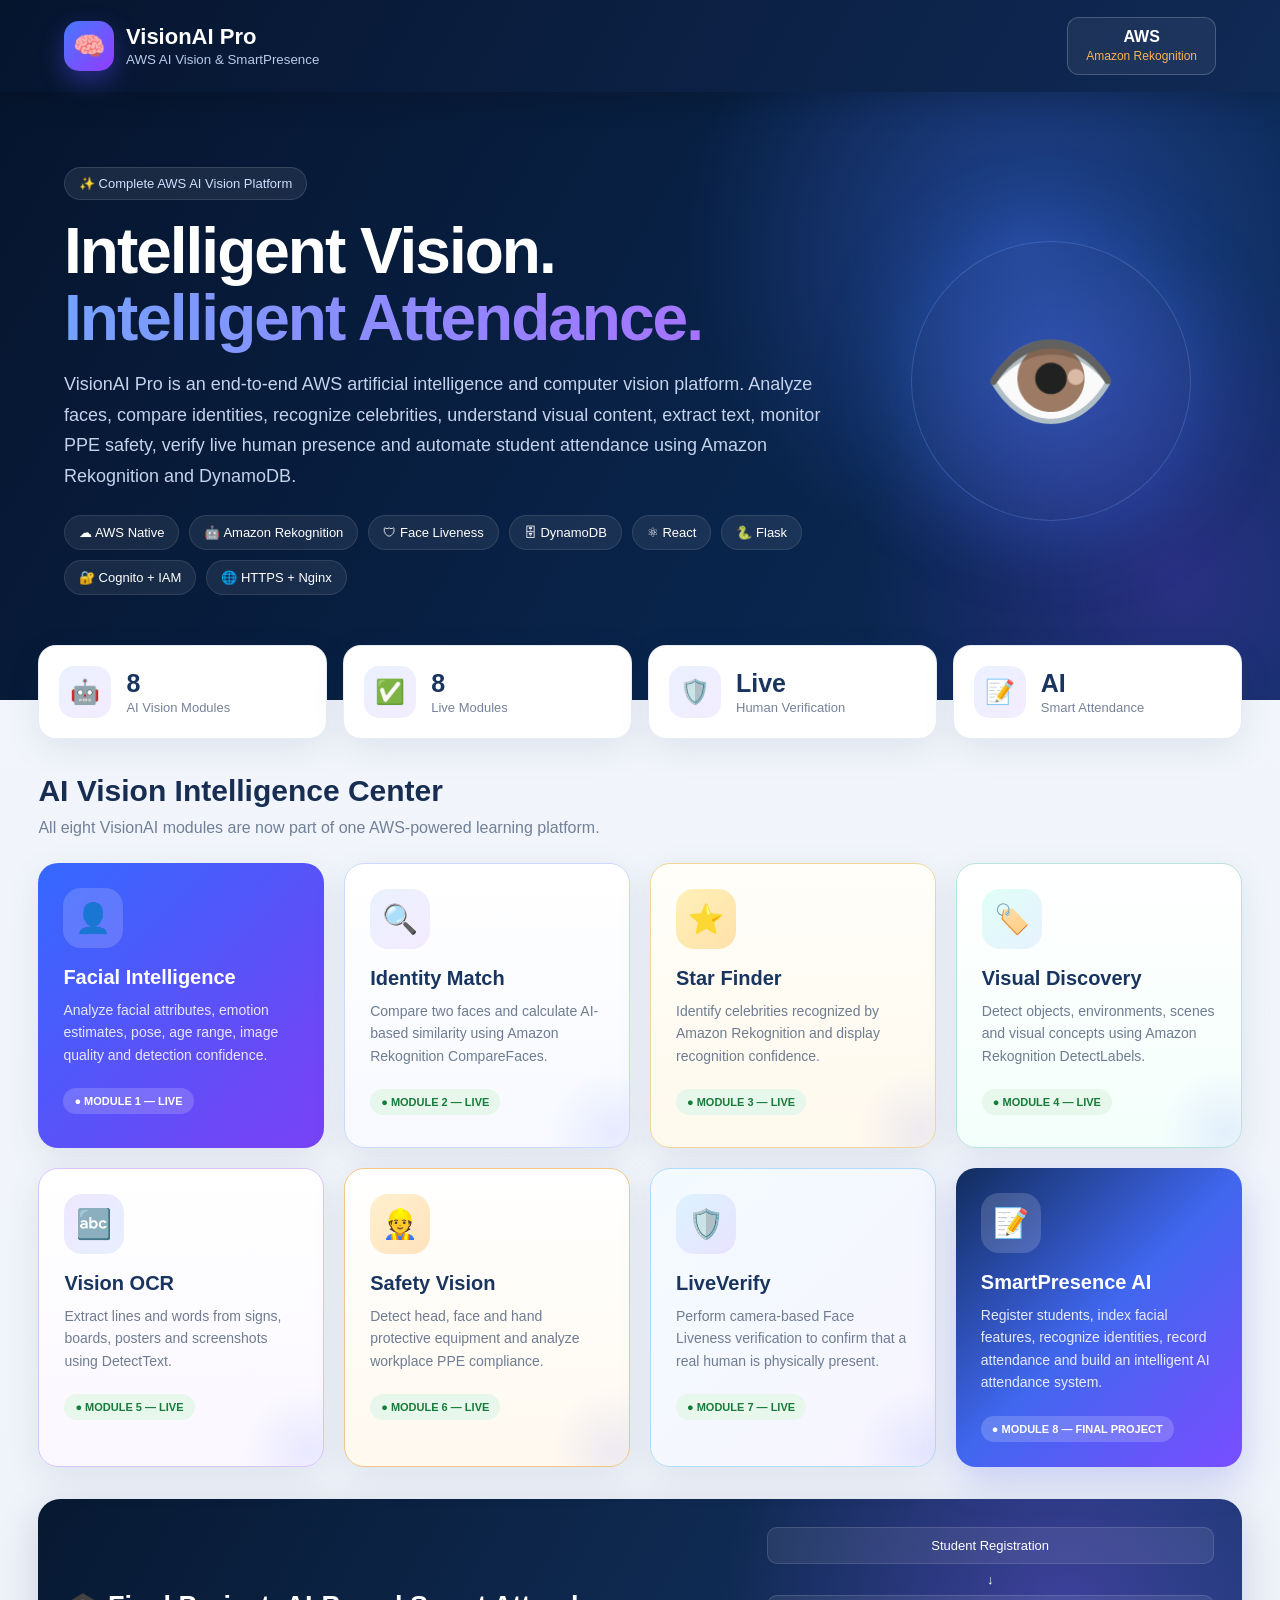
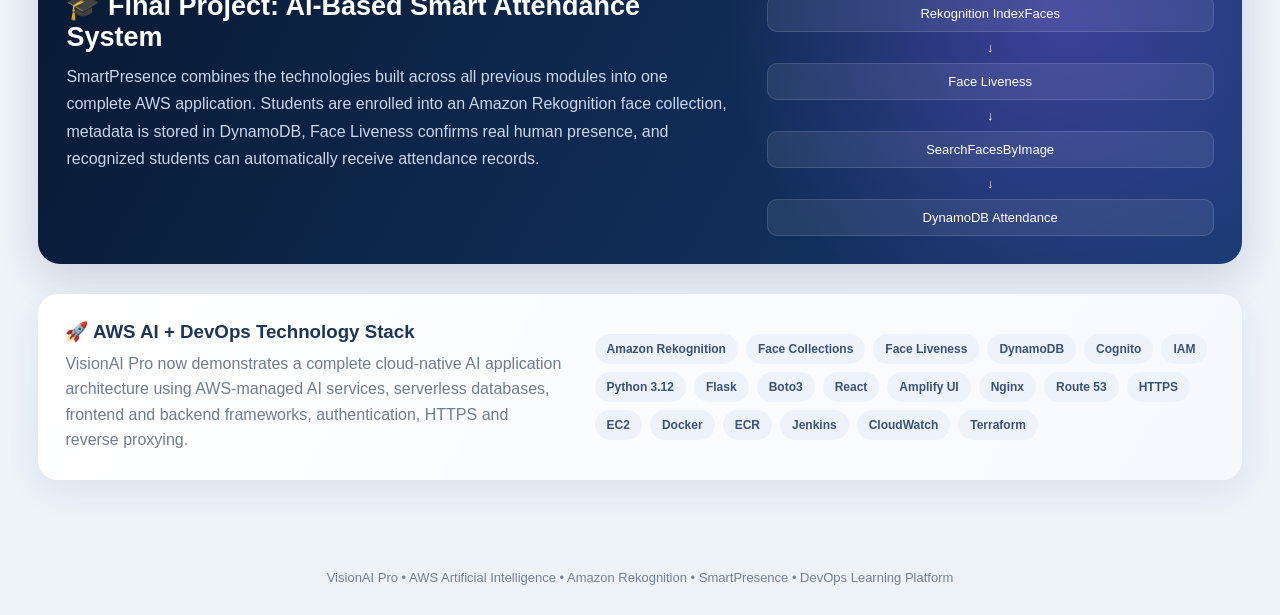
==== templates/index.html @ c4a93978 "Initial commit" ====
<!DOCTYPE html>
<html lang="en">

<head>

<meta charset="UTF-8">

<meta
    name="viewport"
    content="width=device-width, initial-scale=1.0"
>

<title>
    VisionAI Pro | AWS AI Vision Platform
</title>

<style>

* {
    box-sizing: border-box;
}

html {
    scroll-behavior: smooth;
}

body {

    margin: 0;

    font-family:
        "Segoe UI",
        Arial,
        sans-serif;

    background:
        linear-gradient(
            180deg,
            #f4f7fc 0%,
            #edf2f9 100%
        );

    color: #172033;
}

.navbar {

    position: sticky;

    top: 0;

    z-index: 1000;

    background:
        linear-gradient(
            120deg,
            #06152e,
            #102a56
        );

    color: white;

    padding:
        17px 5%;

    display: flex;

    justify-content:
        space-between;

    align-items: center;

    box-shadow:
        0 8px 30px
        rgba(0,0,0,.18);
}

.brand {

    display: flex;

    align-items: center;

    gap: 12px;
}

.brand-icon {

    width: 50px;

    height: 50px;

    border-radius: 15px;

    display: flex;

    align-items: center;

    justify-content: center;

    font-size: 26px;

    background:
        linear-gradient(
            135deg,
            #4778ff,
            #923cff
        );

    box-shadow:
        0 10px 25px
        rgba(86,76,255,.4);
}

.brand h2 {

    margin: 0;

    font-size: 22px;
}

.brand small {

    color: #b8cae9;
}

.aws-badge {

    padding:
        10px 18px;

    border:
        1px solid
        rgba(255,255,255,.2);

    border-radius: 12px;

    background:
        rgba(255,255,255,.06);

    text-align: center;
}

.aws-badge strong {

    display: block;
}

.aws-badge span {

    font-size: 12px;

    color: #ffb44c;
}

.hero {

    padding:
        75px 5%
        105px;

    color: white;

    background:

        radial-gradient(
            circle at 80% 25%,
            rgba(74,118,255,.38),
            transparent 30%
        ),

        radial-gradient(
            circle at 92% 80%,
            rgba(128,65,255,.26),
            transparent 25%
        ),

        linear-gradient(
            120deg,
            #06152e,
            #0b2d5c
        );
}

.hero-inner {

    max-width: 1450px;

    margin: auto;

    display: grid;

    grid-template-columns:
        1.4fr
        .6fr;

    gap: 50px;

    align-items: center;
}

.hero-label {

    display: inline-block;

    padding:
        8px 14px;

    border-radius: 30px;

    background:
        rgba(255,255,255,.08);

    border:
        1px solid
        rgba(255,255,255,.12);

    color: #cfe0ff;

    font-size: 13px;

    margin-bottom: 18px;
}

.hero h1 {

    margin:
        0 0 18px;

    font-size:
        clamp(
            43px,
            5vw,
            70px
        );

    line-height: 1.04;

    letter-spacing: -2px;
}

.hero h1 span {

    background:
        linear-gradient(
            90deg,
            #75a2ff,
            #a574ff
        );

    -webkit-background-clip:
        text;

    background-clip:
        text;

    color: transparent;
}

.hero p {

    max-width: 880px;

    color: #c4d3ec;

    font-size: 18px;

    line-height: 1.7;
}

.hero-tags {

    display: flex;

    flex-wrap: wrap;

    gap: 10px;

    margin-top: 24px;
}

.hero-tag {

    padding:
        9px 14px;

    border-radius: 30px;

    background:
        rgba(255,255,255,.07);

    border:
        1px solid
        rgba(255,255,255,.10);

    font-size: 13px;
}

.hero-visual {

    display: flex;

    justify-content: center;

    align-items: center;
}

.hero-ai-circle {

    width: 280px;

    height: 280px;

    border-radius: 50%;

    display: flex;

    justify-content: center;

    align-items: center;

    font-size: 110px;

    background:

        radial-gradient(
            circle,
            rgba(83,120,255,.38),
            rgba(32,65,128,.12)
        );

    border:
        1px solid
        rgba(124,160,255,.28);

    box-shadow:
        0 0 90px
        rgba(65,119,255,.36);

    animation:
        floating
        4s
        ease-in-out
        infinite;
}

@keyframes floating {

    0%,
    100% {

        transform:
            translateY(0);
    }

    50% {

        transform:
            translateY(-12px);
    }
}

.main-container {

    width: 94%;

    max-width: 1450px;

    margin:
        -55px auto
        60px;
}

.stats {

    display: grid;

    grid-template-columns:
        repeat(
            4,
            1fr
        );

    gap: 16px;

    margin-bottom: 35px;
}

.stat-card {

    background: white;

    border-radius: 18px;

    padding: 20px;

    display: flex;

    align-items: center;

    gap: 15px;

    box-shadow:
        0 10px 35px
        rgba(31,56,97,.09);

    border:
        1px solid
        rgba(230,235,244,.9);
}

.stat-icon {

    width: 52px;

    height: 52px;

    border-radius: 15px;

    display: flex;

    justify-content: center;

    align-items: center;

    font-size: 24px;

    background:
        linear-gradient(
            135deg,
            #eaf1ff,
            #f3ecff
        );
}

.stat-content h3 {

    margin: 0;

    font-size: 25px;

    color: #19345f;
}

.stat-content span {

    color: #768299;

    font-size: 13px;
}

.section-heading {

    margin:
        35px 0
        22px;
}

.section-heading h2 {

    margin:
        0 0 7px;

    font-size: 30px;

    color: #172d52;
}

.section-heading p {

    margin: 0;

    color: #718097;

    line-height: 1.6;
}

.feature-grid {

    display: grid;

    grid-template-columns:
        repeat(
            4,
            1fr
        );

    gap: 20px;
}

.feature-card {

    min-height: 285px;

    position: relative;

    background: white;

    border-radius: 20px;

    padding: 25px;

    text-decoration: none;

    color: #172033;

    overflow: hidden;

    box-shadow:
        0 10px 35px
        rgba(31,56,97,.09);

    border:
        1px solid
        rgba(224,230,240,.9);

    transition:
        transform .25s,
        box-shadow .25s,
        border-color .25s;
}

.feature-card::after {

    content: "";

    position: absolute;

    width: 130px;

    height: 130px;

    border-radius: 50%;

    right: -50px;

    bottom: -50px;

    background:
        radial-gradient(
            circle,
            rgba(80,100,255,.10),
            transparent 70%
        );
}

a.feature-card:hover {

    transform:
        translateY(-7px);

    box-shadow:
        0 18px 42px
        rgba(30,65,120,.16);
}

.feature-icon {

    width: 60px;

    height: 60px;

    border-radius: 18px;

    display: flex;

    justify-content: center;

    align-items: center;

    font-size: 29px;

    margin-bottom: 18px;

    background:
        linear-gradient(
            135deg,
            #eaf1ff,
            #f4ebff
        );
}

.feature-card h3 {

    margin:
        0 0 10px;

    font-size: 20px;

    color: #18345f;
}

.feature-card p {

    margin:
        0 0 22px;

    color: #6f7c91;

    line-height: 1.6;

    font-size: 14px;
}

.module-tag {

    display: inline-block;

    padding:
        7px 11px;

    border-radius: 30px;

    font-size: 11px;

    font-weight: 800;
}

.module-tag.ready {

    background: #e7f7ec;

    color: #177b39;
}

.facial {

    color: white;

    background:
        linear-gradient(
            135deg,
            #3468ff,
            #7b3ff4
        );

    border: none;
}

.facial h3 {

    color: white;
}

.facial p {

    color:
        rgba(
            255,
            255,
            255,
            .86
        );
}

.facial .feature-icon {

    background:
        rgba(255,255,255,.16);
}

.facial .module-tag {

    background:
        rgba(255,255,255,.17);

    color: white;
}

.identity {

    border-color: #cbd8ff;

    background:
        linear-gradient(
            180deg,
            #ffffff,
            #f7f9ff
        );
}

.celebrity {

    border-color: #efd69b;

    background:
        linear-gradient(
            180deg,
            #fffef9,
            #fff9ed
        );
}

.celebrity .feature-icon {

    background:
        linear-gradient(
            135deg,
            #fff1b7,
            #ffe0aa
        );
}

.discovery {

    border-color: #b9e4db;

    background:
        linear-gradient(
            180deg,
            #ffffff,
            #f3fffb
        );
}

.discovery .feature-icon {

    background:
        linear-gradient(
            135deg,
            #dffff6,
            #e7f1ff
        );
}

.ocr {

    border-color: #d7c5ff;

    background:
        linear-gradient(
            180deg,
            #ffffff,
            #faf7ff
        );
}

.ocr .feature-icon {

    background:
        linear-gradient(
            135deg,
            #eee7ff,
            #e7efff
        );
}

.safety {

    border-color: #f0c787;

    background:
        linear-gradient(
            180deg,
            #ffffff,
            #fff9ef
        );
}

.safety .feature-icon {

    background:
        linear-gradient(
            135deg,
            #fff0ce,
            #ffe2bd
        );
}

.liveness {

    border-color: #afdcff;

    background:
        linear-gradient(
            135deg,
            #f3fbff,
            #f7f4ff
        );
}

.liveness .feature-icon {

    background:
        linear-gradient(
            135deg,
            #dcf3ff,
            #e9e2ff
        );
}

.smartpresence {

    border: none;

    background:
        linear-gradient(
            135deg,
            #112c5c,
            #4167ef,
            #7c4cff
        );

    color: white;

    box-shadow:
        0 14px 38px
        rgba(67,79,220,.24);
}

.smartpresence h3 {

    color: white;
}

.smartpresence p {

    color:
        rgba(
            255,
            255,
            255,
            .88
        );
}

.smartpresence .feature-icon {

    background:
        rgba(255,255,255,.16);

    color: white;
}

.smartpresence .module-tag {

    background:
        rgba(255,255,255,.18);

    color: white;
}

.final-project {

    margin-top: 32px;

    padding: 28px;

    border-radius: 22px;

    color: white;

    display: grid;

    grid-template-columns:
        1.5fr
        1fr;

    gap: 30px;

    align-items: center;

    background:

        radial-gradient(
            circle at 85% 30%,
            rgba(135,91,255,.36),
            transparent 32%
        ),

        linear-gradient(
            120deg,
            #071932,
            #173a70
        );

    box-shadow:
        0 12px 40px
        rgba(25,53,101,.18);
}

.final-project h2 {

    margin:
        0 0 10px;

    font-size: 27px;
}

.final-project p {

    color: #c8d7ed;

    line-height: 1.7;

    margin: 0;
}

.flow {

    display: flex;

    flex-direction: column;

    gap: 8px;

    text-align: center;

    font-size: 13px;
}

.flow-box {

    padding:
        10px 14px;

    border-radius: 10px;

    background:
        rgba(255,255,255,.08);

    border:
        1px solid
        rgba(255,255,255,.12);
}

.platform-info {

    margin-top: 30px;

    background:
        linear-gradient(
            120deg,
            #ffffff,
            #f6f9ff
        );

    border-radius: 20px;

    padding: 27px;

    display: grid;

    grid-template-columns:
        1fr
        auto;

    gap: 30px;

    align-items: center;

    box-shadow:
        0 10px 35px
        rgba(31,56,97,.08);
}

.platform-info h3 {

    margin:
        0 0 8px;

    color: #1d355c;
}

.platform-info p {

    margin: 0;

    color: #6f7c91;

    line-height: 1.6;
}

.platform-tech {

    display: flex;

    flex-wrap: wrap;

    gap: 8px;

    max-width: 620px;
}

.tech-badge {

    padding:
        8px 12px;

    border-radius: 20px;

    background: #eef3fb;

    color: #395276;

    font-size: 12px;

    font-weight: 600;
}

.footer {

    text-align: center;

    padding:
        30px 20px;

    color: #748095;

    font-size: 13px;
}

@media(max-width:1150px) {

    .feature-grid {

        grid-template-columns:
            repeat(
                2,
                1fr
            );
    }

    .stats {

        grid-template-columns:
            repeat(
                2,
                1fr
            );
    }

    .final-project {

        grid-template-columns:
            1fr;
    }
}

@media(max-width:750px) {

    .hero-inner {

        grid-template-columns:
            1fr;
    }

    .hero-visual {

        display: none;
    }

    .feature-grid {

        grid-template-columns:
            1fr;
    }

    .stats {

        grid-template-columns:
            1fr;
    }

    .platform-info {

        grid-template-columns:
            1fr;
    }

    .aws-badge {

        display: none;
    }
}

</style>

</head>

<body>

<header class="navbar">

<div class="brand">

    <div class="brand-icon">
        🧠
    </div>

    <div>

        <h2>
            VisionAI Pro
        </h2>

        <small>
            AWS AI Vision & SmartPresence
        </small>

    </div>

</div>

<div class="aws-badge">

    <strong>
        AWS
    </strong>

    <span>
        Amazon Rekognition
    </span>

</div>

</header>

<section class="hero">

<div class="hero-inner">

<div>

<span class="hero-label">

    ✨ Complete AWS AI Vision Platform

</span>

<h1>

    Intelligent Vision.

    <br>

    <span>
        Intelligent Attendance.
    </span>

</h1>

<p>

    VisionAI Pro is an end-to-end AWS artificial
    intelligence and computer vision platform.

    Analyze faces, compare identities, recognize
    celebrities, understand visual content,
    extract text, monitor PPE safety, verify
    live human presence and automate student
    attendance using Amazon Rekognition and
    DynamoDB.

</p>

<div class="hero-tags">

<span class="hero-tag">
    ☁ AWS Native
</span>

<span class="hero-tag">
    🤖 Amazon Rekognition
</span>

<span class="hero-tag">
    🛡 Face Liveness
</span>

<span class="hero-tag">
    🗄 DynamoDB
</span>

<span class="hero-tag">
    ⚛ React
</span>

<span class="hero-tag">
    🐍 Flask
</span>

<span class="hero-tag">
    🔐 Cognito + IAM
</span>

<span class="hero-tag">
    🌐 HTTPS + Nginx
</span>

</div>

</div>

<div class="hero-visual">

    <div class="hero-ai-circle">
        👁️
    </div>

</div>

</div>

</section>

<main class="main-container">

<section class="stats">

<div class="stat-card">

    <div class="stat-icon">
        🤖
    </div>

    <div class="stat-content">

        <h3>
            8
        </h3>

        <span>
            AI Vision Modules
        </span>

    </div>

</div>

<div class="stat-card">

    <div class="stat-icon">
        ✅
    </div>

    <div class="stat-content">

        <h3>
            8
        </h3>

        <span>
            Live Modules
        </span>

    </div>

</div>

<div class="stat-card">

    <div class="stat-icon">
        🛡️
    </div>

    <div class="stat-content">

        <h3>
            Live
        </h3>

        <span>
            Human Verification
        </span>

    </div>

</div>

<div class="stat-card">

    <div class="stat-icon">
        📝
    </div>

    <div class="stat-content">

        <h3>
            AI
        </h3>

        <span>
            Smart Attendance
        </span>

    </div>

</div>

</section>

<section class="section-heading">

<h2>
    AI Vision Intelligence Center
</h2>

<p>

    All eight VisionAI modules are now part
    of one AWS-powered learning platform.

</p>

</section>

<section class="feature-grid">

<a
    class="feature-card facial"
    href="/facial-analysis"
>

<div class="feature-icon">
    👤
</div>

<h3>
    Facial Intelligence
</h3>

<p>

    Analyze facial attributes,
    emotion estimates, pose,
    age range, image quality
    and detection confidence.

</p>

<span class="module-tag ready">

    ● MODULE 1 — LIVE

</span>

</a>

<a
    class="feature-card identity"
    href="/face-comparison"
>

<div class="feature-icon">
    🔍
</div>

<h3>
    Identity Match
</h3>

<p>

    Compare two faces and calculate
    AI-based similarity using Amazon
    Rekognition CompareFaces.

</p>

<span class="module-tag ready">

    ● MODULE 2 — LIVE

</span>

</a>

<a
    class="feature-card celebrity"
    href="/celebrity-recognition"
>

<div class="feature-icon">
    ⭐
</div>

<h3>
    Star Finder
</h3>

<p>

    Identify celebrities recognized by
    Amazon Rekognition and display
    recognition confidence.

</p>

<span class="module-tag ready">

    ● MODULE 3 — LIVE

</span>

</a>

<a
    class="feature-card discovery"
    href="/label-detection"
>

<div class="feature-icon">
    🏷️
</div>

<h3>
    Visual Discovery
</h3>

<p>

    Detect objects, environments,
    scenes and visual concepts using
    Amazon Rekognition DetectLabels.

</p>

<span class="module-tag ready">

    ● MODULE 4 — LIVE

</span>

</a>

<a
    class="feature-card ocr"
    href="/text-detection"
>

<div class="feature-icon">
    🔤
</div>

<h3>
    Vision OCR
</h3>

<p>

    Extract lines and words from
    signs, boards, posters and
    screenshots using DetectText.

</p>

<span class="module-tag ready">

    ● MODULE 5 — LIVE

</span>

</a>

<a
    class="feature-card safety"
    href="/ppe-detection"
>

<div class="feature-icon">
    👷
</div>

<h3>
    Safety Vision
</h3>

<p>

    Detect head, face and hand
    protective equipment and analyze
    workplace PPE compliance.

</p>

<span class="module-tag ready">

    ● MODULE 6 — LIVE

</span>

</a>

<a
    class="feature-card liveness"
    href="/face-liveness"
>

<div class="feature-icon">
    🛡️
</div>

<h3>
    LiveVerify
</h3>

<p>

    Perform camera-based Face Liveness
    verification to confirm that a real
    human is physically present.

</p>

<span class="module-tag ready">

    ● MODULE 7 — LIVE

</span>

</a>

<a
    class="feature-card smartpresence"
    href="/smart-presence"
>

<div class="feature-icon">
    📝
</div>

<h3>
    SmartPresence AI
</h3>

<p>

    Register students, index facial
    features, recognize identities,
    record attendance and build an
    intelligent AI attendance system.

</p>

<span class="module-tag ready">

    ● MODULE 8 — FINAL PROJECT

</span>

</a>

</section>

<section class="final-project">

<div>

<h2>

    🎓 Final Project:
    AI-Based Smart Attendance System

</h2>

<p>

    SmartPresence combines the technologies
    built across all previous modules into
    one complete AWS application.

    Students are enrolled into an Amazon
    Rekognition face collection, metadata is
    stored in DynamoDB, Face Liveness confirms
    real human presence, and recognized students
    can automatically receive attendance records.

</p>

</div>

<div class="flow">

<div class="flow-box">
    Student Registration
</div>

<div>
    ↓
</div>

<div class="flow-box">
    Rekognition IndexFaces
</div>

<div>
    ↓
</div>

<div class="flow-box">
    Face Liveness
</div>

<div>
    ↓
</div>

<div class="flow-box">
    SearchFacesByImage
</div>

<div>
    ↓
</div>

<div class="flow-box">
    DynamoDB Attendance
</div>

</div>

</section>

<section class="platform-info">

<div>

<h3>

    🚀 AWS AI + DevOps Technology Stack

</h3>

<p>

    VisionAI Pro now demonstrates a complete
    cloud-native AI application architecture
    using AWS-managed AI services, serverless
    databases, frontend and backend frameworks,
    authentication, HTTPS and reverse proxying.

</p>

</div>

<div class="platform-tech">

<span class="tech-badge">
    Amazon Rekognition
</span>

<span class="tech-badge">
    Face Collections
</span>

<span class="tech-badge">
    Face Liveness
</span>

<span class="tech-badge">
    DynamoDB
</span>

<span class="tech-badge">
    Cognito
</span>

<span class="tech-badge">
    IAM
</span>

<span class="tech-badge">
    Python 3.12
</span>

<span class="tech-badge">
    Flask
</span>

<span class="tech-badge">
    Boto3
</span>

<span class="tech-badge">
    React
</span>

<span class="tech-badge">
    Amplify UI
</span>

<span class="tech-badge">
    Nginx
</span>

<span class="tech-badge">
    Route 53
</span>

<span class="tech-badge">
    HTTPS
</span>

<span class="tech-badge">
    EC2
</span>

<span class="tech-badge">
    Docker
</span>

<span class="tech-badge">
    ECR
</span>

<span class="tech-badge">
    Jenkins
</span>

<span class="tech-badge">
    CloudWatch
</span>

<span class="tech-badge">
    Terraform
</span>

</div>

</section>

</main>

<footer class="footer">

    VisionAI Pro
    • AWS Artificial Intelligence
    • Amazon Rekognition
    • SmartPresence
    • DevOps Learning Platform

</footer>

</body>

</html>
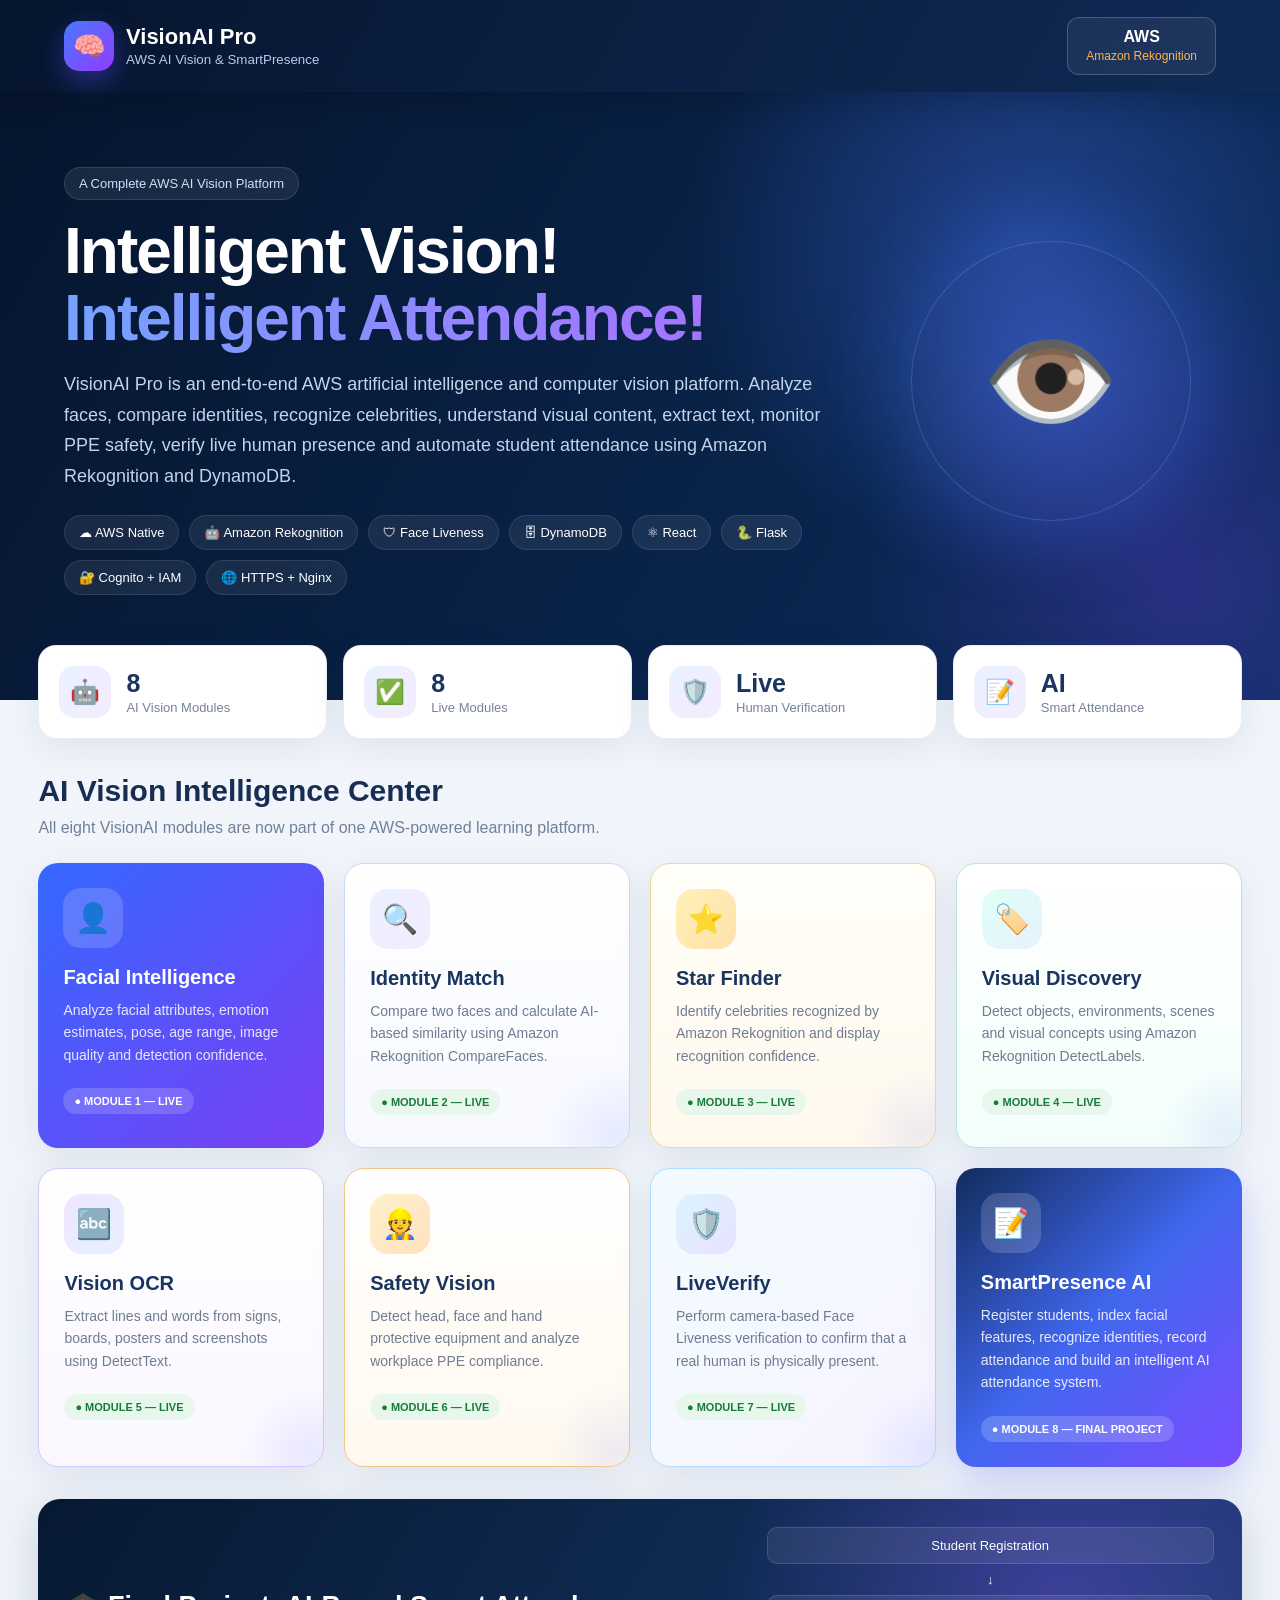
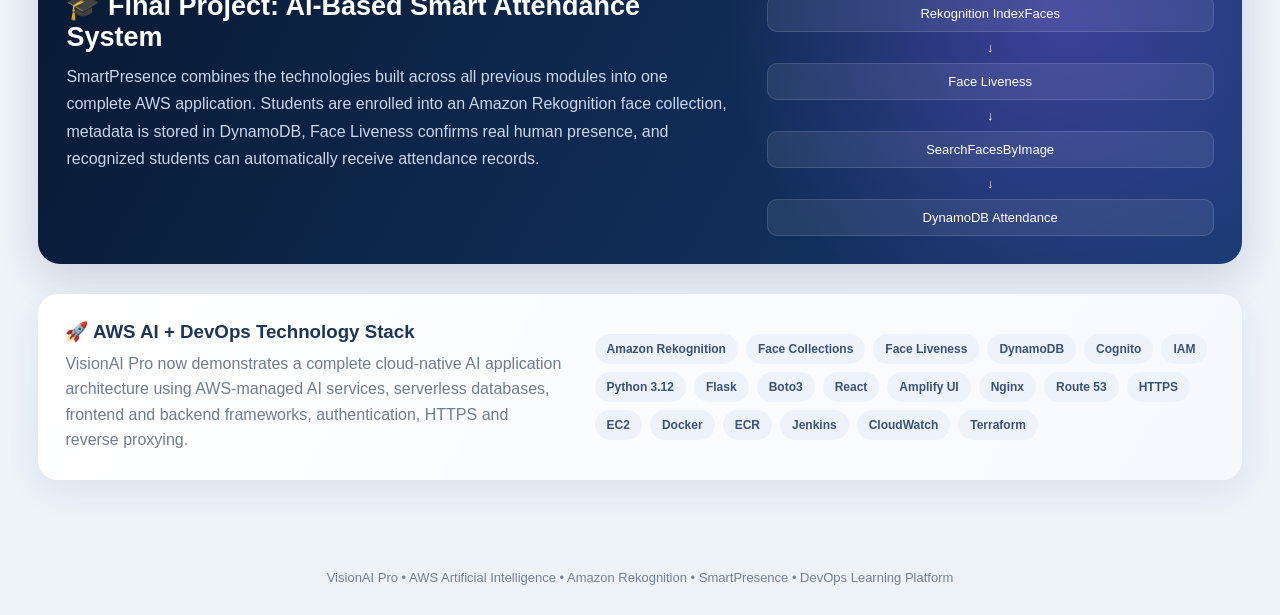
==== commit 21e5348c: "Update index.html" ====
--- a/templates/index.html
+++ b/templates/index.html
@@ -1124,18 +1124,18 @@
 
 <span class="hero-label">
 
-    ✨ Complete AWS AI Vision Platform
+    A Complete AWS AI Vision Platform
 
 </span>
 
 <h1>
 
-    Intelligent Vision.
+    Intelligent Vision!
 
     <br>
 
     <span>
-        Intelligent Attendance.
+        Intelligent Attendance!
     </span>
 
 </h1>
@@ -1734,4 +1734,4 @@
 
 </body>
 
-</html>+</html>
